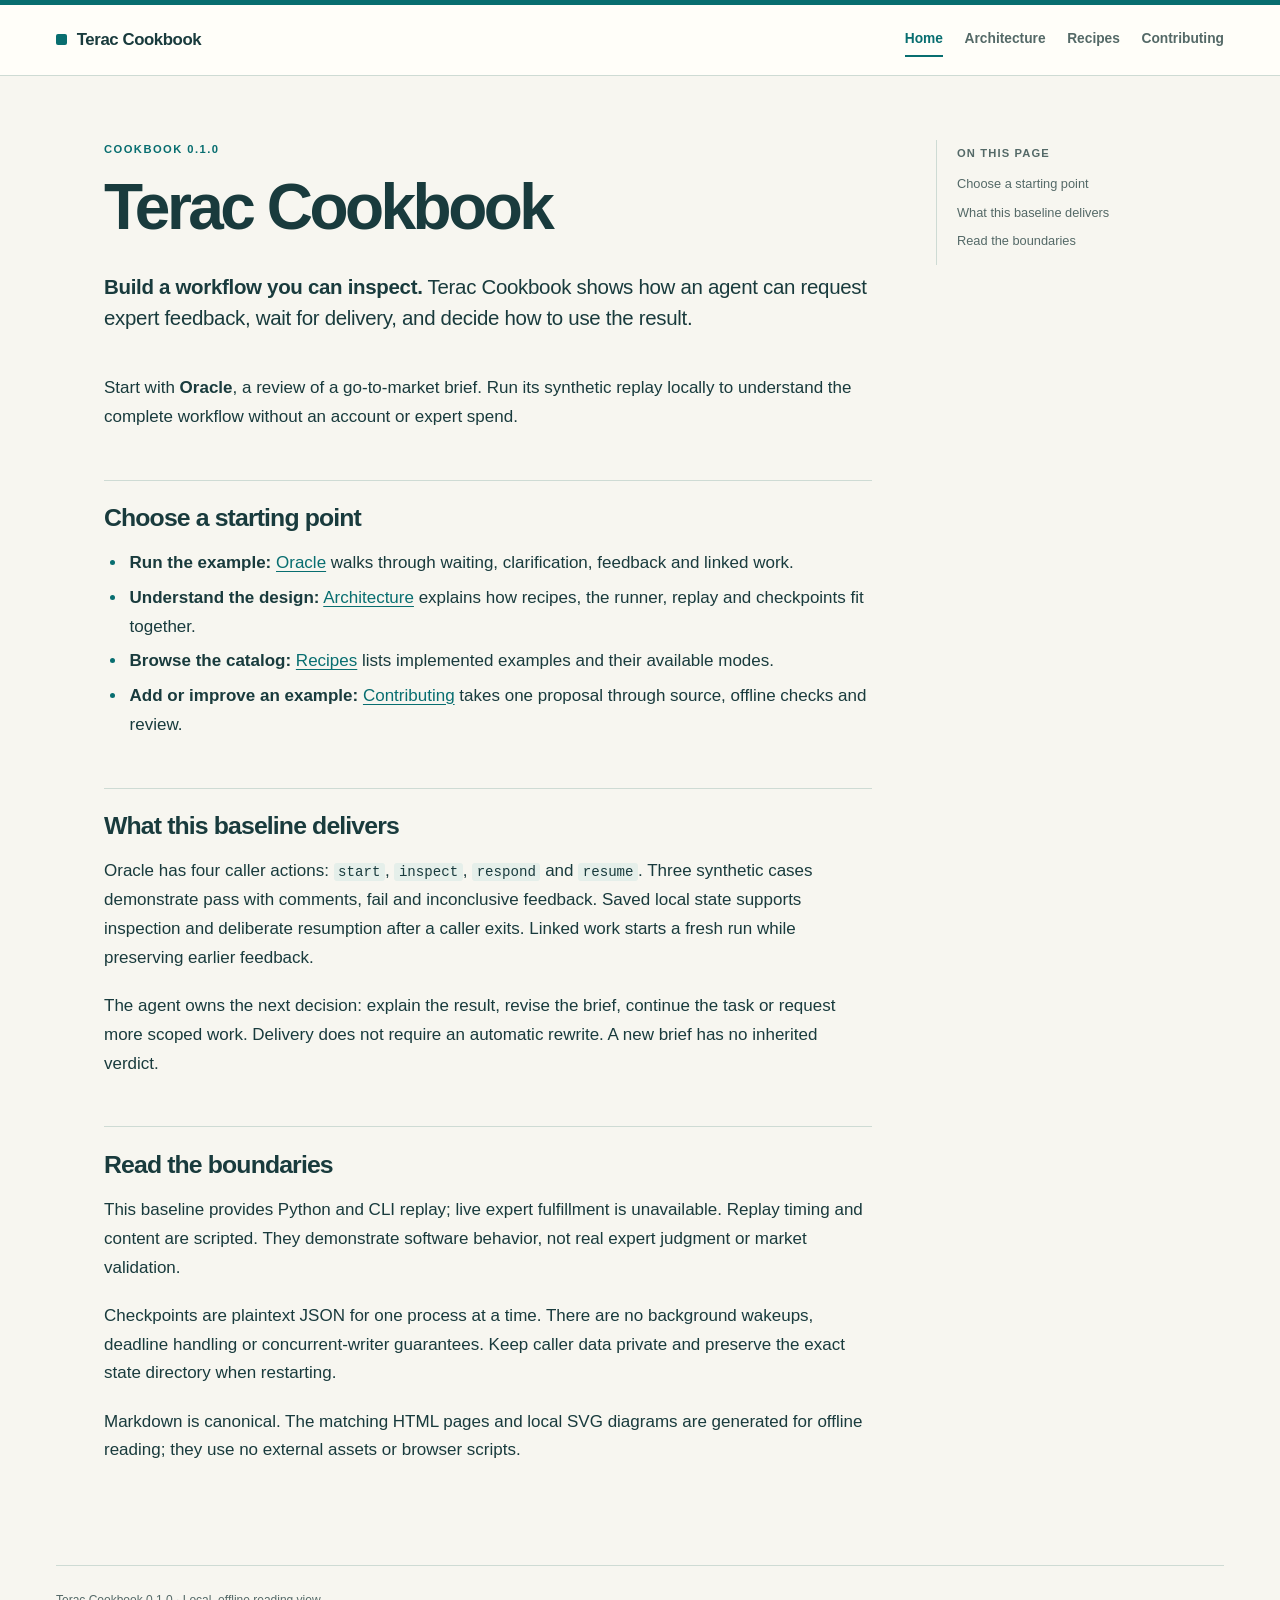
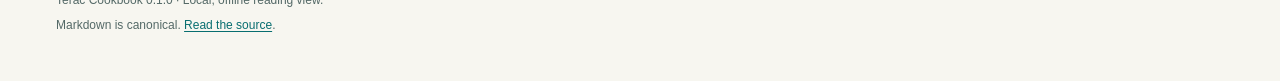
==== docs/index.html @ 11d66be0 "docs(agents): agent & contributing guidelines, architecture build(skeleton): main recipe, runner, or" ====
<!doctype html>
<html lang="en">
<head>
  <meta charset="utf-8">
  <meta name="viewport" content="width=device-width, initial-scale=1">
  <title>Terac Cookbook | Terac Cookbook</title>
  <link rel="stylesheet" href="assets/site.css">
</head>
<body>
<!-- source: docs/index.md; source-sha256: b63b4368beb88ec0d99c46f3130d73195d94f3fa1212eaf4b23bbdc5c1e3e021 -->
<a class="skip-link" href="#main">Skip to content</a>
<header class="site-header">
  <div class="header-inner">
    <a class="brand" href="index.html">Terac Cookbook</a>
    <nav class="site-nav" aria-label="Main navigation">
        <a href="index.html" aria-current="page">Home</a>
        <a href="architecture.html">Architecture</a>
        <a href="recipes/index.html">Recipes</a>
        <a href="contributing.html">Contributing</a>
    </nav>
  </div>
</header>
<main id="main" class="page-shell">
  <div class="page-layout">
    <article>
      <header class="page-header">
        <p class="eyebrow">Cookbook 0.1.0</p>
        <h1 id="terac-cookbook">Terac Cookbook</h1>
        <p class="lead"><strong>Build a workflow you can inspect.</strong> Terac Cookbook shows how an agent can request
expert feedback, wait for delivery, and decide how to use the result.</p>
      </header>
      <div class="content">
<p>Start with <strong>Oracle</strong>, a review of a go-to-market brief. Run its synthetic replay
locally to understand the complete workflow without an account or expert spend.</p>
<h2 id="choose-a-starting-point">Choose a starting point</h2>
<ul>
<li><strong>Run the example:</strong> <a href="recipes/oracle.html">Oracle</a> walks through waiting,
  clarification, feedback and linked work.</li>
<li><strong>Understand the design:</strong> <a href="architecture.html">Architecture</a> explains how recipes,
  the runner, replay and checkpoints fit together.</li>
<li><strong>Browse the catalog:</strong> <a href="recipes/index.html">Recipes</a> lists implemented examples
  and their available modes.</li>
<li><strong>Add or improve an example:</strong> <a href="contributing.html">Contributing</a> takes one
  proposal through source, offline checks and review.</li>
</ul>
<h2 id="what-this-baseline-delivers">What this baseline delivers</h2>
<p>Oracle has four caller actions: <code>start</code>, <code>inspect</code>, <code>respond</code> and <code>resume</code>.
Three synthetic cases demonstrate pass with comments, fail and inconclusive
feedback. Saved local state supports inspection and deliberate resumption after
a caller exits. Linked work starts a fresh run while preserving earlier feedback.</p>
<p>The agent owns the next decision: explain the result, revise the brief, continue
the task or request more scoped work. Delivery does not require an automatic
rewrite. A new brief has no inherited verdict.</p>
<h2 id="read-the-boundaries">Read the boundaries</h2>
<p>This baseline provides Python and CLI replay; live expert fulfillment is
unavailable. Replay timing and content are scripted. They demonstrate software
behavior, not real expert judgment or market validation.</p>
<p>Checkpoints are plaintext JSON for one process at a time. There are no background
wakeups, deadline handling or concurrent-writer guarantees. Keep caller data
private and preserve the exact state directory when restarting.</p>
<p>Markdown is canonical. The matching HTML pages and local SVG diagrams are
generated for offline reading; they use no external assets or browser scripts.</p>
      </div>
    </article>
    <nav class="toc" aria-label="On this page">
      <p class="toc-title">On this page</p>
<div>
<ul>
<li><a href="#choose-a-starting-point">Choose a starting point</a></li>
<li><a href="#what-this-baseline-delivers">What this baseline delivers</a></li>
<li><a href="#read-the-boundaries">Read the boundaries</a></li>
</ul>
</div>
    </nav>
  </div>
</main>
<footer class="site-footer">
  <p>Terac Cookbook 0.1.0 · Local, offline reading view.</p>
  <p class="source-note">Markdown is canonical. <a href="index.md">Read the source</a>.</p>
</footer>
</body>
</html>
---- docs/assets/site.css ----
/* Local, script-free reading views for the canonical Cookbook Markdown. */
:root {
  color-scheme: light;
  --paper: #f7f6f0;
  --surface: #fffef9;
  --ink: #193b3d;
  --muted: #546967;
  --teal: #086e70;
  --teal-dark: #07585a;
  --tint: #e5efea;
  --line: #cedbd4;
  --code: #143436;
  --code-text: #f0f5ed;
  --measure: 48rem;
  font-family: -apple-system, BlinkMacSystemFont, "Segoe UI", sans-serif;
  font-synthesis: none;
  text-rendering: optimizeLegibility;
  -webkit-font-smoothing: antialiased;
}

* { box-sizing: border-box; }
html { scroll-padding-top: 2rem; }
body {
  margin: 0;
  color: var(--ink);
  background: var(--paper);
  font-size: 17px;
  line-height: 1.7;
}

a { color: var(--teal); text-underline-offset: .18em; }
a:hover { color: var(--teal-dark); text-decoration-thickness: .12em; }
a:focus-visible, button:focus-visible {
  outline: 3px solid var(--teal);
  outline-offset: 5px;
  border-radius: 2px;
}
::selection { background: #c6e2d6; color: var(--ink); }

.skip-link {
  position: absolute;
  z-index: 10;
  top: .75rem;
  left: 1rem;
  padding: .5rem 1rem;
  background: var(--surface);
  transform: translateY(-200%);
}
.skip-link:focus { transform: translateY(0); }

body > header, .site-header {
  border-top: 5px solid var(--teal);
  border-bottom: 1px solid var(--line);
  background: var(--surface);
}
.header-inner, .site-header > div {
  max-width: 78rem;
  margin: auto;
  padding: 1.15rem 2.5rem;
  display: flex;
  align-items: center;
  justify-content: space-between;
  gap: 1.25rem;
}
.brand, .site-title {
  color: var(--ink);
  text-decoration: none;
  font-weight: 750;
  font-size: 1.05rem;
  letter-spacing: -.025em;
}
.brand::before, .site-title::before {
  content: "";
  display: inline-block;
  width: .7rem;
  height: .7rem;
  background: var(--teal);
  margin-right: .6rem;
  border-radius: 2px;
}
.site-nav, .site-header nav {
  display: flex;
  flex-wrap: wrap;
  gap: .3rem 1.35rem;
  font-size: .86rem;
  font-weight: 600;
}
.site-nav a, .site-header nav a {
  color: var(--muted);
  text-decoration: none;
  padding: .25rem 0;
  border-bottom: 2px solid transparent;
}
.site-nav a:hover, .site-header nav a:hover,
.site-nav a[aria-current="page"], .site-header nav a[aria-current="page"] {
  color: var(--teal);
  border-bottom-color: var(--teal);
}

main, .page-shell {
  max-width: 78rem;
  margin: 0 auto;
  padding: 4rem 2.5rem 5rem;
}
main > article, main > .content, .page-content {
  max-width: var(--measure);
  margin-inline: auto;
}
.page-layout {
  display: grid;
  grid-template-columns: minmax(0, var(--measure)) minmax(11rem, 15rem);
  justify-content: center;
  gap: 4rem;
}
.page-layout article, .page-layout .content { min-width: 0; }
.page-header { margin-bottom: 2.5rem; }
.eyebrow, .kicker {
  margin: 0 0 .65rem;
  color: var(--teal);
  text-transform: uppercase;
  letter-spacing: .13em;
  font-size: .7rem;
  font-weight: 750;
}
h1, h2, h3, h4 {
  color: var(--ink);
  line-height: 1.18;
  letter-spacing: -.035em;
  font-weight: 720;
}
h1 {
  margin: 0 0 1.6rem;
  max-width: 19ch;
  font-size: clamp(2.55rem, 5vw, 4.2rem);
  letter-spacing: -.055em;
}
h2 {
  margin: 3rem 0 1.05rem;
  padding-top: 1.4rem;
  border-top: 1px solid var(--line);
  font-size: 1.55rem;
}
h3 { margin: 2rem 0 .8rem; font-size: 1.15rem; }
h4 { margin: 1.5rem 0 .7rem; font-size: 1rem; }
p { margin: 0 0 1.2rem; }
strong { font-weight: 700; }
.lead, article > h1 + p, .content > h1 + p {
  color: var(--ink);
  font-size: 1.28rem;
  line-height: 1.55;
  letter-spacing: -.015em;
}
ul, ol { padding-left: 1.45rem; margin: 0 0 1.4rem; }
li { margin: .35rem 0; padding-left: .15rem; }
li > p { margin-bottom: .55rem; }
li::marker { color: var(--teal); }
hr { border: 0; border-top: 1px solid var(--line); margin: 2.5rem 0; }
blockquote {
  margin: 1.7rem 0;
  border-left: 3px solid var(--teal);
  padding: .8rem 1.25rem;
  color: var(--muted);
  background: var(--tint);
}
blockquote > :last-child { margin-bottom: 0; }

code, pre {
  font-family: "Cascadia Code", "SFMono-Regular", Consolas, monospace;
  font-variant-ligatures: none;
  font-size: .83em;
}
:not(pre) > code {
  padding: .1em .32em;
  color: var(--ink);
  background: var(--tint);
  border-radius: 3px;
  overflow-wrap: anywhere;
}
pre {
  margin: 1.35rem 0 1.65rem;
  padding: 1.3rem 1.45rem;
  overflow-x: auto;
  color: var(--code-text);
  background: var(--code);
  border-radius: 5px;
  line-height: 1.65;
  tab-size: 4;
}
pre code { font-size: 1em; padding: 0; background: transparent; color: inherit; }
.codehilite { margin: 0; }
.codehilite pre { margin-inline: 0; }
table {
  display: block;
  width: 100%;
  margin: 1.5rem 0 1.8rem;
  border-collapse: collapse;
  overflow-x: auto;
  font-size: .88rem;
  line-height: 1.5;
  text-align: left;
}
th, td {
  padding: .85rem 1rem .85rem 0;
  border-bottom: 1px solid var(--line);
  vertical-align: top;
}
th {
  color: var(--teal-dark);
  border-top: 2px solid var(--teal);
  font-weight: 700;
}
th:first-child, td:first-child { min-width: 10rem; }
th:last-child, td:last-child { padding-right: 0; }
table code { font-size: .85em; }

img, svg { max-width: 100%; height: auto; }
article img, .content img {
  display: block;
  width: 100%;
  margin: 2rem auto;
  background: var(--surface);
  border: 1px solid var(--line);
  border-radius: 5px;
}
figure { margin: 2rem 0; }
figcaption { color: var(--muted); font-size: .8rem; }
.toc {
  align-self: start;
  position: sticky;
  top: 2rem;
  padding: .3rem 0 .3rem 1.25rem;
  border-left: 1px solid var(--line);
  color: var(--muted);
  font-size: .8rem;
  line-height: 1.5;
}
.toc h2, .toc-title {
  margin: 0 0 .75rem;
  border: 0;
  padding: 0;
  font-size: .7rem;
  font-weight: 750;
  text-transform: uppercase;
  letter-spacing: .1em;
}
.toc ul { list-style: none; padding: 0; margin: 0; }
.toc ul ul { margin: .3rem 0 .6rem .8rem; }
.toc li { padding: 0; margin: .6rem 0; }
.toc a { text-decoration: none; color: var(--muted); }
.toc a:hover { color: var(--teal); text-decoration: underline; }
.source-note, .generated-note, .metadata {
  color: var(--muted);
  font-size: .75rem;
  line-height: 1.5;
}
body > footer, .site-footer {
  border-top: 1px solid var(--line);
  max-width: 73rem;
  margin: auto;
  padding: 1.5rem 0 2.5rem;
  color: var(--muted);
  font-size: .75rem;
}
.site-footer p { margin-bottom: .4rem; }

@media (max-width: 1000px) {
  .page-layout { grid-template-columns: minmax(0, var(--measure)); gap: 2rem; }
  .page-layout .toc { position: static; grid-row: 1; }
  .toc { position: static; }
}
@media (max-width: 640px) {
  body { font-size: 16px; }
  .header-inner, .site-header > div {
    align-items: start;
    flex-direction: column;
    padding: 1rem 1.25rem;
    gap: .7rem;
  }
  .site-nav, .site-header nav { gap: .3rem 1rem; font-size: .8rem; }
  main, .page-shell { padding: 2.5rem 1.25rem 3.5rem; }
  h1 { font-size: 2.65rem; }
  h2 { font-size: 1.35rem; margin-top: 2.5rem; }
  .lead, article > h1 + p, .content > h1 + p { font-size: 1.15rem; }
  pre { padding: 1rem; font-size: .76em; }
  table { font-size: .8rem; }
  th:first-child, td:first-child { min-width: 8rem; }
  body > footer, .site-footer { margin-inline: 1.25rem; }
}
@media (prefers-reduced-motion: reduce) {
  html { scroll-behavior: auto; }
}
@media print {
  body { background: white; color: black; font-size: 10pt; }
  .site-header, .site-nav, .toc, .skip-link { display: none; }
  main, .page-shell { padding: 0; max-width: none; }
  main > article, main > .content { max-width: none; }
  h1 { font-size: 28pt; }
  h2 { break-after: avoid; }
  pre, blockquote, img, tr { break-inside: avoid; }
  pre { white-space: pre-wrap; color: black; background: #f0f0f0; }
  a { color: inherit; }
  .site-footer { max-width: none; }
}
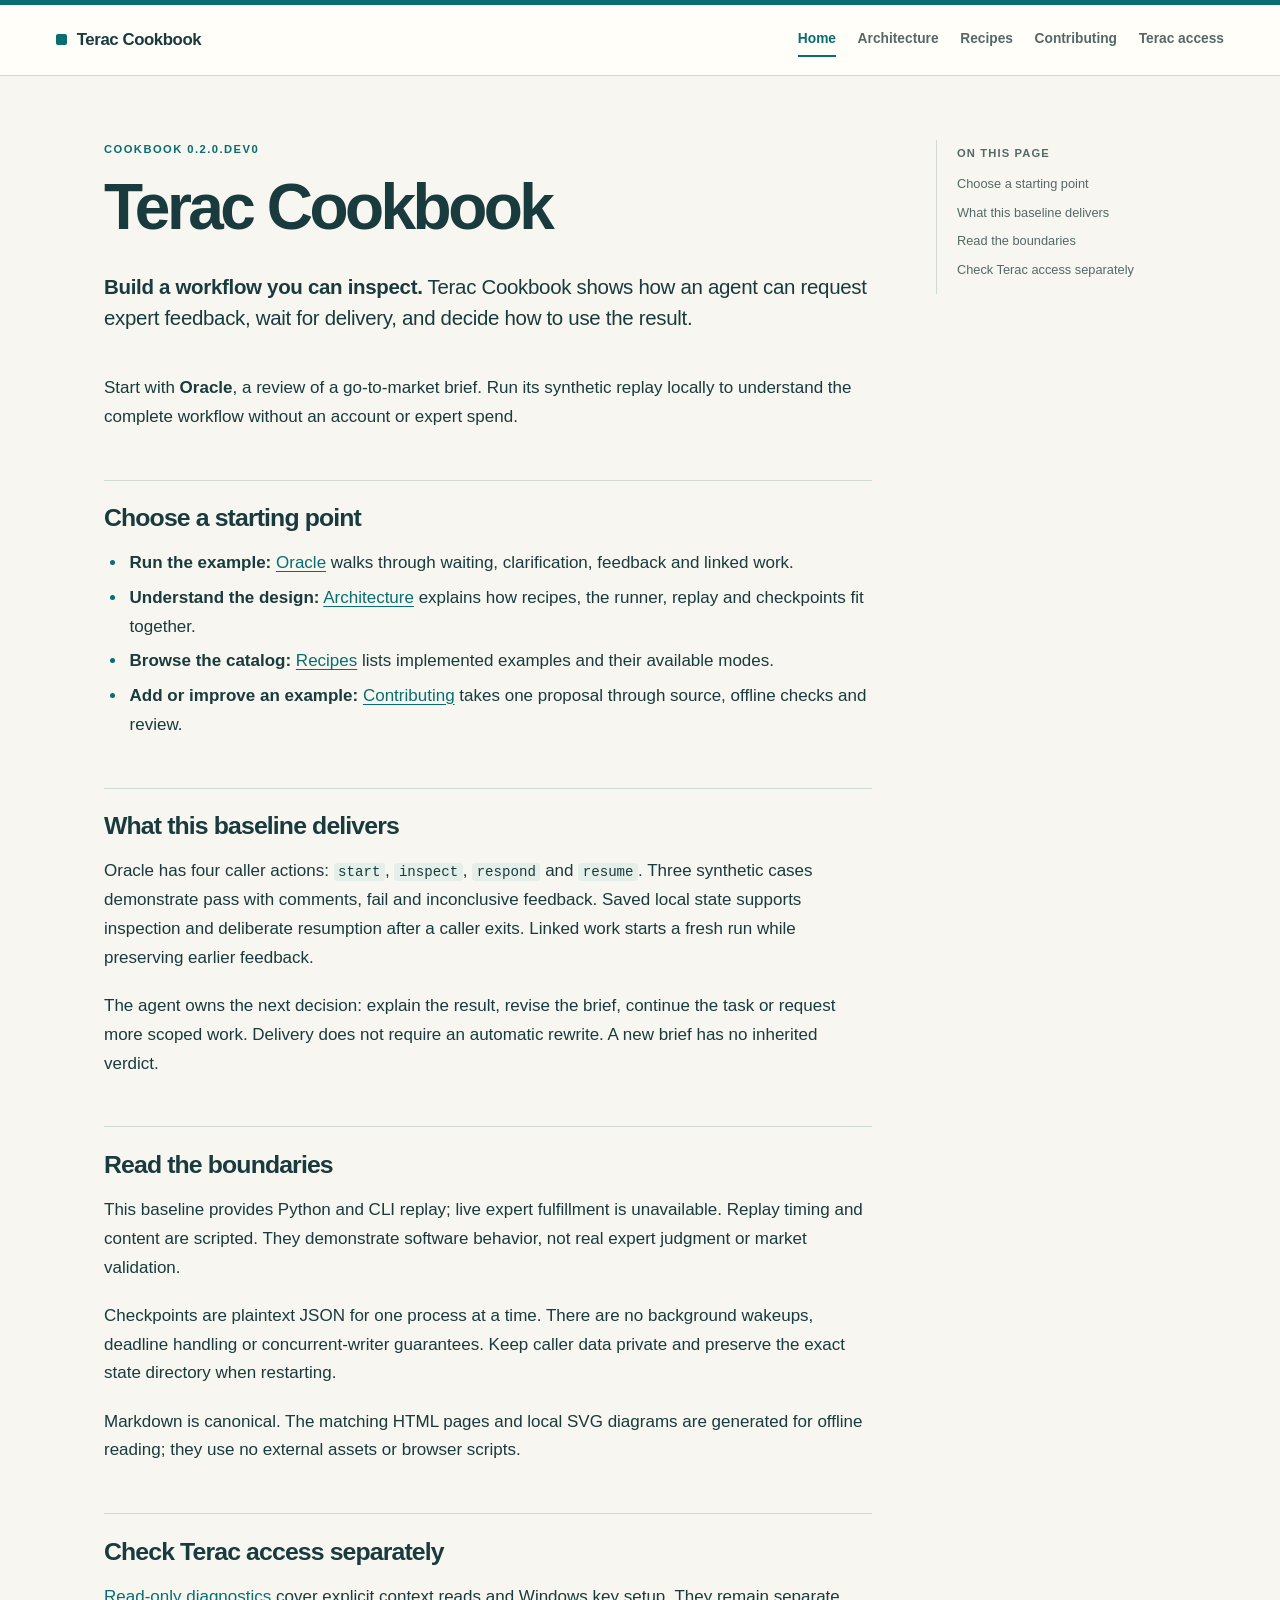
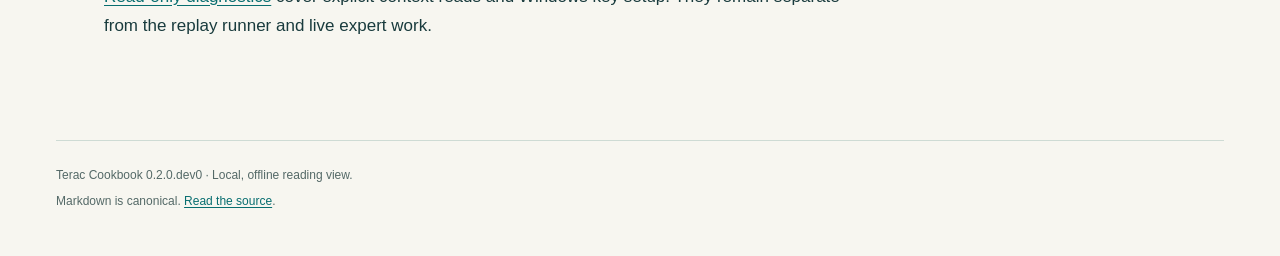
==== commit 50fb1643: "build(api): api key ingestion script, access test chore(docs): update docs" ====
--- a/docs/index.html
+++ b/docs/index.html
@@ -7,7 +7,7 @@
   <link rel="stylesheet" href="assets/site.css">
 </head>
 <body>
-<!-- source: docs/index.md; source-sha256: b63b4368beb88ec0d99c46f3130d73195d94f3fa1212eaf4b23bbdc5c1e3e021 -->
+<!-- source: docs/index.md; source-sha256: 12681cd9232f828ddd4a14c2609189a7b6372a9ed70f8efef566803ea08c1a2c -->
 <a class="skip-link" href="#main">Skip to content</a>
 <header class="site-header">
   <div class="header-inner">
@@ -17,6 +17,7 @@
         <a href="architecture.html">Architecture</a>
         <a href="recipes/index.html">Recipes</a>
         <a href="contributing.html">Contributing</a>
+        <a href="terac-access.html">Terac access</a>
     </nav>
   </div>
 </header>
@@ -24,7 +25,7 @@
   <div class="page-layout">
     <article>
       <header class="page-header">
-        <p class="eyebrow">Cookbook 0.1.0</p>
+        <p class="eyebrow">Cookbook 0.2.0.dev0</p>
         <h1 id="terac-cookbook">Terac Cookbook</h1>
         <p class="lead"><strong>Build a workflow you can inspect.</strong> Terac Cookbook shows how an agent can request
 expert feedback, wait for delivery, and decide how to use the result.</p>
@@ -60,6 +61,9 @@
 private and preserve the exact state directory when restarting.</p>
 <p>Markdown is canonical. The matching HTML pages and local SVG diagrams are
 generated for offline reading; they use no external assets or browser scripts.</p>
+<h2 id="check-terac-access-separately">Check Terac access separately</h2>
+<p><a href="terac-access.html">Read-only diagnostics</a> cover explicit context reads and Windows
+key setup. They remain separate from the replay runner and live expert work.</p>
       </div>
     </article>
     <nav class="toc" aria-label="On this page">
@@ -69,13 +73,14 @@
 <li><a href="#choose-a-starting-point">Choose a starting point</a></li>
 <li><a href="#what-this-baseline-delivers">What this baseline delivers</a></li>
 <li><a href="#read-the-boundaries">Read the boundaries</a></li>
+<li><a href="#check-terac-access-separately">Check Terac access separately</a></li>
 </ul>
 </div>
     </nav>
   </div>
 </main>
 <footer class="site-footer">
-  <p>Terac Cookbook 0.1.0 · Local, offline reading view.</p>
+  <p>Terac Cookbook 0.2.0.dev0 · Local, offline reading view.</p>
   <p class="source-note">Markdown is canonical. <a href="index.md">Read the source</a>.</p>
 </footer>
 </body>
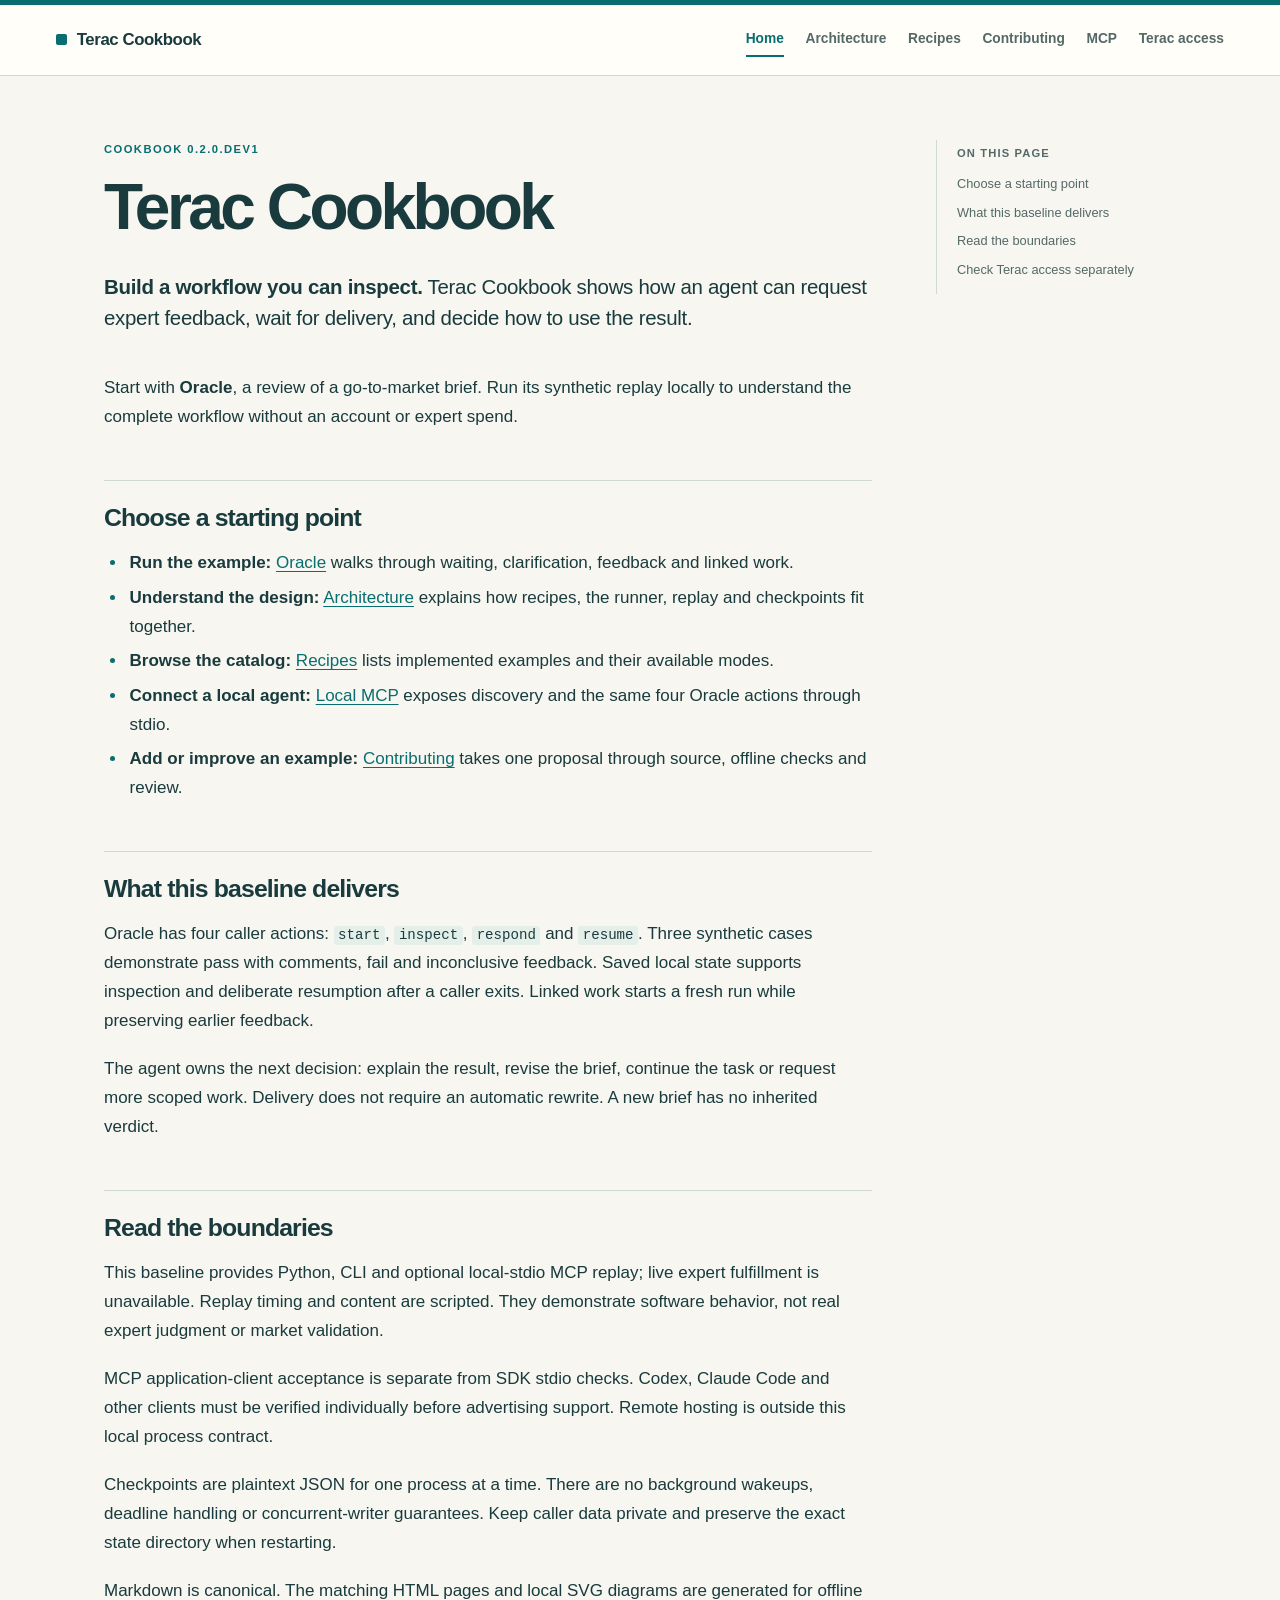
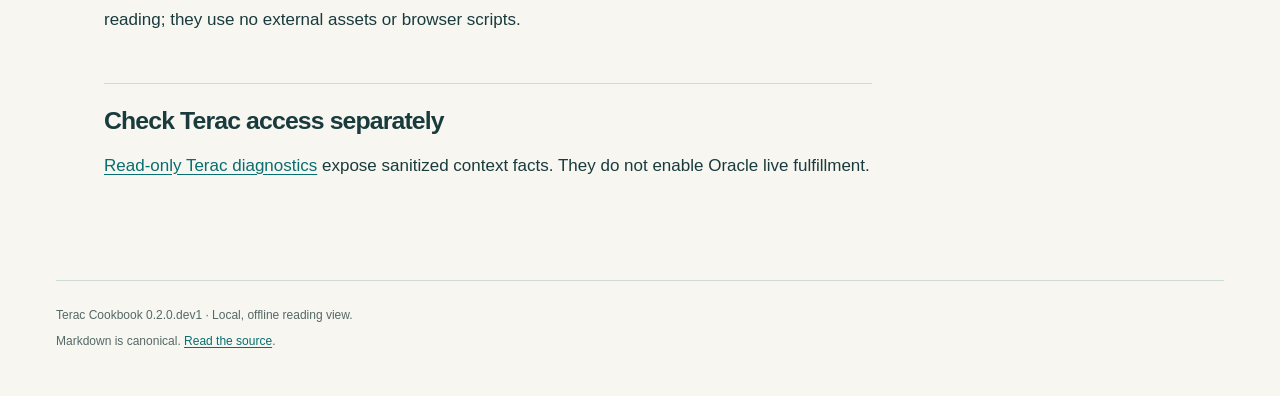
==== commit 0e65b9fa: "feat(mcp): Cookbook MCP with oracle and recipe list tools exposed chore(docs): update docs" ====
--- a/docs/index.html
+++ b/docs/index.html
@@ -7,7 +7,7 @@
   <link rel="stylesheet" href="assets/site.css">
 </head>
 <body>
-<!-- source: docs/index.md; source-sha256: 12681cd9232f828ddd4a14c2609189a7b6372a9ed70f8efef566803ea08c1a2c -->
+<!-- source: docs/index.md; source-sha256: f8061996531ac2684ab63bb147b1480afe90b62cd9c2190bc91959b0ec2d94c4 -->
 <a class="skip-link" href="#main">Skip to content</a>
 <header class="site-header">
   <div class="header-inner">
@@ -17,6 +17,7 @@
         <a href="architecture.html">Architecture</a>
         <a href="recipes/index.html">Recipes</a>
         <a href="contributing.html">Contributing</a>
+        <a href="mcp.html">MCP</a>
         <a href="terac-access.html">Terac access</a>
     </nav>
   </div>
@@ -25,7 +26,7 @@
   <div class="page-layout">
     <article>
       <header class="page-header">
-        <p class="eyebrow">Cookbook 0.2.0.dev0</p>
+        <p class="eyebrow">Cookbook 0.2.0.dev1</p>
         <h1 id="terac-cookbook">Terac Cookbook</h1>
         <p class="lead"><strong>Build a workflow you can inspect.</strong> Terac Cookbook shows how an agent can request
 expert feedback, wait for delivery, and decide how to use the result.</p>
@@ -41,6 +42,8 @@
   the runner, replay and checkpoints fit together.</li>
 <li><strong>Browse the catalog:</strong> <a href="recipes/index.html">Recipes</a> lists implemented examples
   and their available modes.</li>
+<li><strong>Connect a local agent:</strong> <a href="mcp.html">Local MCP</a> exposes discovery and the same
+  four Oracle actions through stdio.</li>
 <li><strong>Add or improve an example:</strong> <a href="contributing.html">Contributing</a> takes one
   proposal through source, offline checks and review.</li>
 </ul>
@@ -53,17 +56,20 @@
 the task or request more scoped work. Delivery does not require an automatic
 rewrite. A new brief has no inherited verdict.</p>
 <h2 id="read-the-boundaries">Read the boundaries</h2>
-<p>This baseline provides Python and CLI replay; live expert fulfillment is
-unavailable. Replay timing and content are scripted. They demonstrate software
+<p>This baseline provides Python, CLI and optional local-stdio MCP replay; live
+expert fulfillment is unavailable. Replay timing and content are scripted. They demonstrate software
 behavior, not real expert judgment or market validation.</p>
+<p>MCP application-client acceptance is separate from SDK stdio checks. Codex,
+Claude Code and other clients must be verified individually before advertising
+support. Remote hosting is outside this local process contract.</p>
 <p>Checkpoints are plaintext JSON for one process at a time. There are no background
 wakeups, deadline handling or concurrent-writer guarantees. Keep caller data
 private and preserve the exact state directory when restarting.</p>
 <p>Markdown is canonical. The matching HTML pages and local SVG diagrams are
 generated for offline reading; they use no external assets or browser scripts.</p>
 <h2 id="check-terac-access-separately">Check Terac access separately</h2>
-<p><a href="terac-access.html">Read-only diagnostics</a> cover explicit context reads and Windows
-key setup. They remain separate from the replay runner and live expert work.</p>
+<p><a href="terac-access.html">Read-only Terac diagnostics</a> expose sanitized context facts.
+They do not enable Oracle live fulfillment.</p>
       </div>
     </article>
     <nav class="toc" aria-label="On this page">
@@ -80,7 +86,7 @@
   </div>
 </main>
 <footer class="site-footer">
-  <p>Terac Cookbook 0.2.0.dev0 · Local, offline reading view.</p>
+  <p>Terac Cookbook 0.2.0.dev1 · Local, offline reading view.</p>
   <p class="source-note">Markdown is canonical. <a href="index.md">Read the source</a>.</p>
 </footer>
 </body>
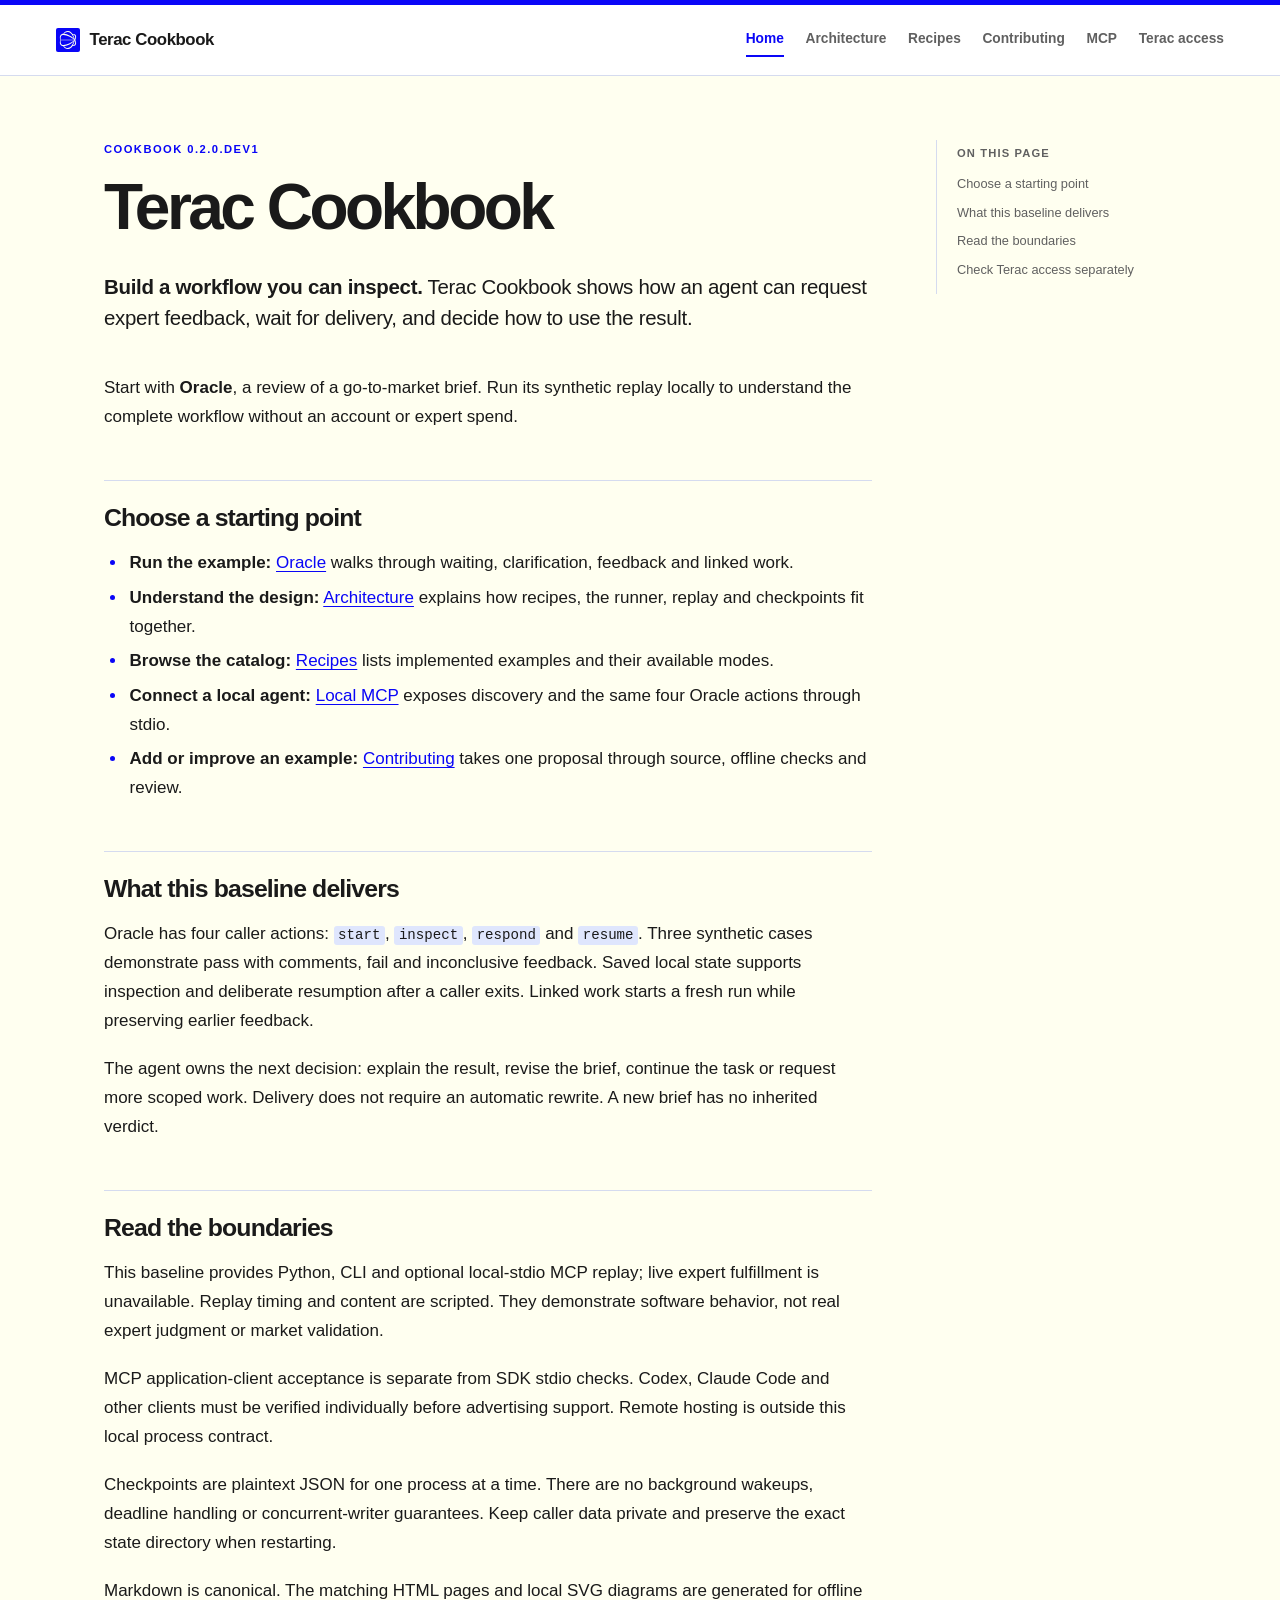
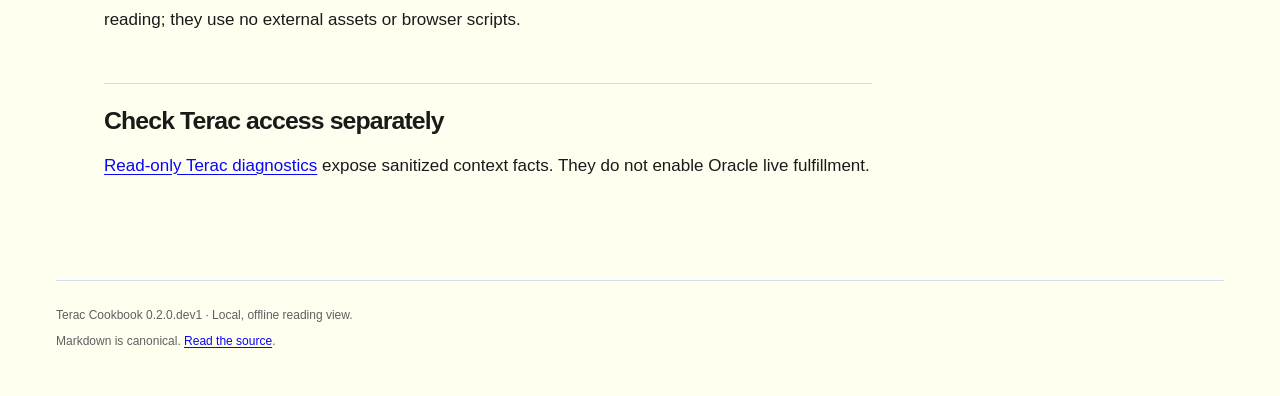
==== commit 61c4a308: "docs(theme): improve theme to match Terac" ====
--- a/docs/index.html
+++ b/docs/index.html
@@ -11,7 +11,9 @@
 <a class="skip-link" href="#main">Skip to content</a>
 <header class="site-header">
   <div class="header-inner">
-    <a class="brand" href="index.html">Terac Cookbook</a>
+    <a class="brand" href="index.html">
+      <img class="brand-mark" src="assets/terac-icon.svg" width="24" height="24" alt="">Terac Cookbook
+    </a>
     <nav class="site-nav" aria-label="Main navigation">
         <a href="index.html" aria-current="page">Home</a>
         <a href="architecture.html">Architecture</a>
--- a/docs/assets/site.css
+++ b/docs/assets/site.css
@@ -1,14 +1,14 @@
 /* Local, script-free reading views for the canonical Cookbook Markdown. */
 :root {
   color-scheme: light;
-  --paper: #f7f6f0;
-  --surface: #fffef9;
-  --ink: #193b3d;
-  --muted: #546967;
-  --teal: #086e70;
-  --teal-dark: #07585a;
-  --tint: #e5efea;
-  --line: #cedbd4;
+  --paper: #FFFFF0;
+  --surface: #FFFFFF;
+  --ink: #1A1A1A;
+  --muted: #606060;
+  --teal: #0A06F7;
+  --teal-dark: #0006B7;
+  --tint: #DFE6FD;
+  --line: #d5dbef;
   --code: #143436;
   --code-text: #f0f5ed;
   --measure: 48rem;
@@ -35,7 +35,7 @@
   outline-offset: 5px;
   border-radius: 2px;
 }
-::selection { background: #c6e2d6; color: var(--ink); }
+::selection { background: var(--tint); color: var(--ink); }
 
 .skip-link {
   position: absolute;
@@ -69,13 +69,17 @@
   font-size: 1.05rem;
   letter-spacing: -.025em;
 }
-.brand::before, .site-title::before {
-  content: "";
-  display: inline-block;
-  width: .7rem;
-  height: .7rem;
+.brand {
+  display: inline-flex;
+  align-items: center;
+  gap: .6rem;
+}
+.brand-mark {
+  width: 24px;
+  height: 24px;
+  padding: 3px;
+  flex: none;
   background: var(--teal);
-  margin-right: .6rem;
   border-radius: 2px;
 }
 .site-nav, .site-header nav {
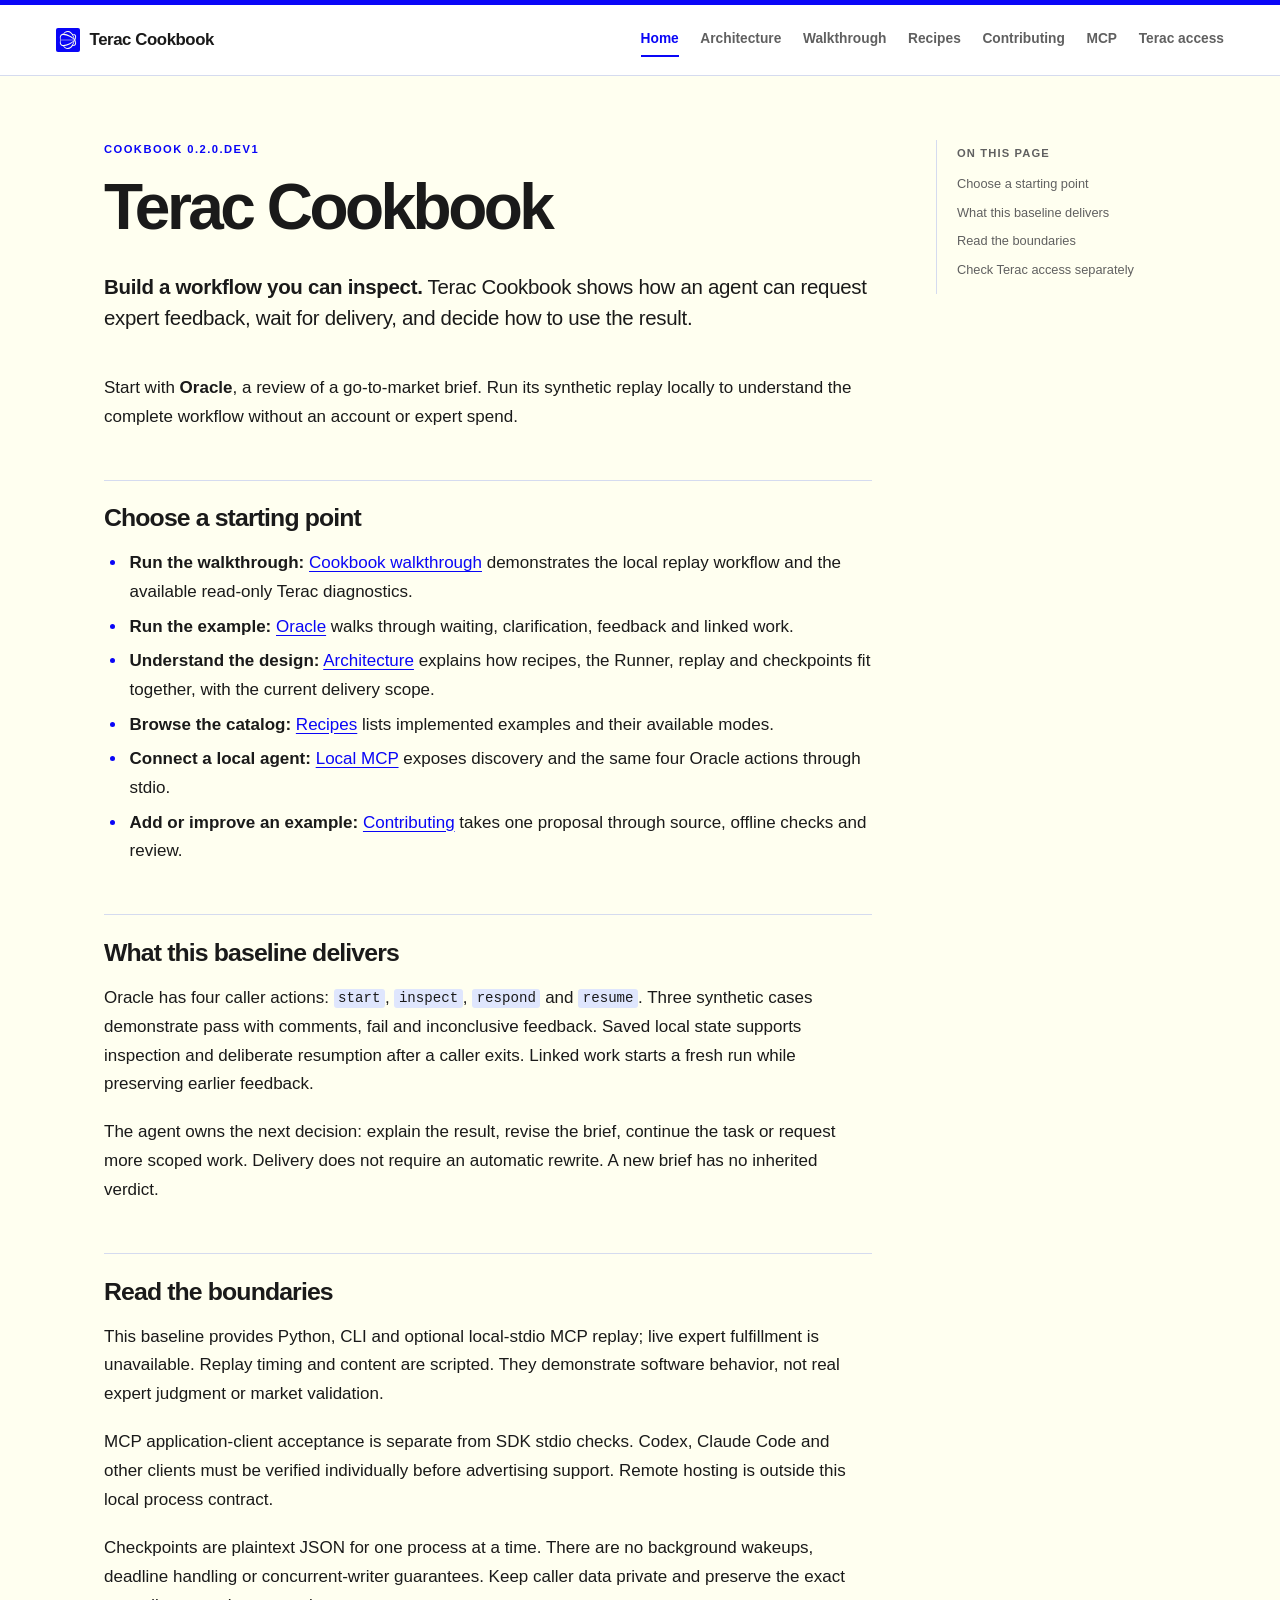
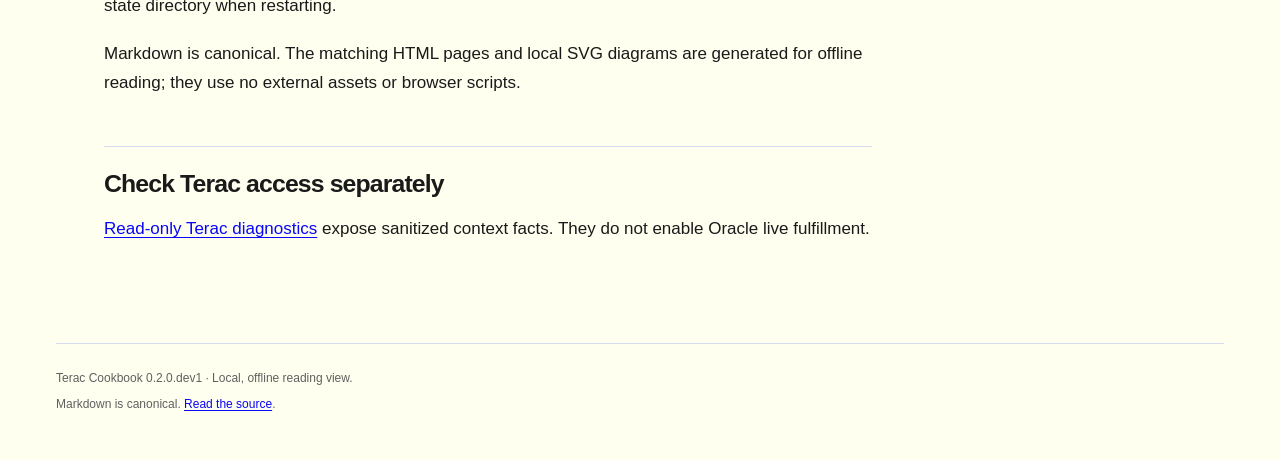
==== commit b6f69bf9: "feat(mcp): multi-recipe setup, per recipe tools" ====
--- a/docs/index.html
+++ b/docs/index.html
@@ -7,7 +7,7 @@
   <link rel="stylesheet" href="assets/site.css">
 </head>
 <body>
-<!-- source: docs/index.md; source-sha256: f8061996531ac2684ab63bb147b1480afe90b62cd9c2190bc91959b0ec2d94c4 -->
+<!-- source: docs/index.md; source-sha256: 7dede2f42ad568ce52f0cf9a7d8d1e822822212306a5913ea08f125ed107f695 -->
 <a class="skip-link" href="#main">Skip to content</a>
 <header class="site-header">
   <div class="header-inner">
@@ -17,6 +17,7 @@
     <nav class="site-nav" aria-label="Main navigation">
         <a href="index.html" aria-current="page">Home</a>
         <a href="architecture.html">Architecture</a>
+        <a href="walkthrough.html">Walkthrough</a>
         <a href="recipes/index.html">Recipes</a>
         <a href="contributing.html">Contributing</a>
         <a href="mcp.html">MCP</a>
@@ -38,10 +39,12 @@
 locally to understand the complete workflow without an account or expert spend.</p>
 <h2 id="choose-a-starting-point">Choose a starting point</h2>
 <ul>
+<li><strong>Run the walkthrough:</strong> <a href="walkthrough.html">Cookbook walkthrough</a> demonstrates the
+  local replay workflow and the available read-only Terac diagnostics.</li>
 <li><strong>Run the example:</strong> <a href="recipes/oracle.html">Oracle</a> walks through waiting,
   clarification, feedback and linked work.</li>
 <li><strong>Understand the design:</strong> <a href="architecture.html">Architecture</a> explains how recipes,
-  the runner, replay and checkpoints fit together.</li>
+  the Runner, replay and checkpoints fit together, with the current delivery scope.</li>
 <li><strong>Browse the catalog:</strong> <a href="recipes/index.html">Recipes</a> lists implemented examples
   and their available modes.</li>
 <li><strong>Connect a local agent:</strong> <a href="mcp.html">Local MCP</a> exposes discovery and the same
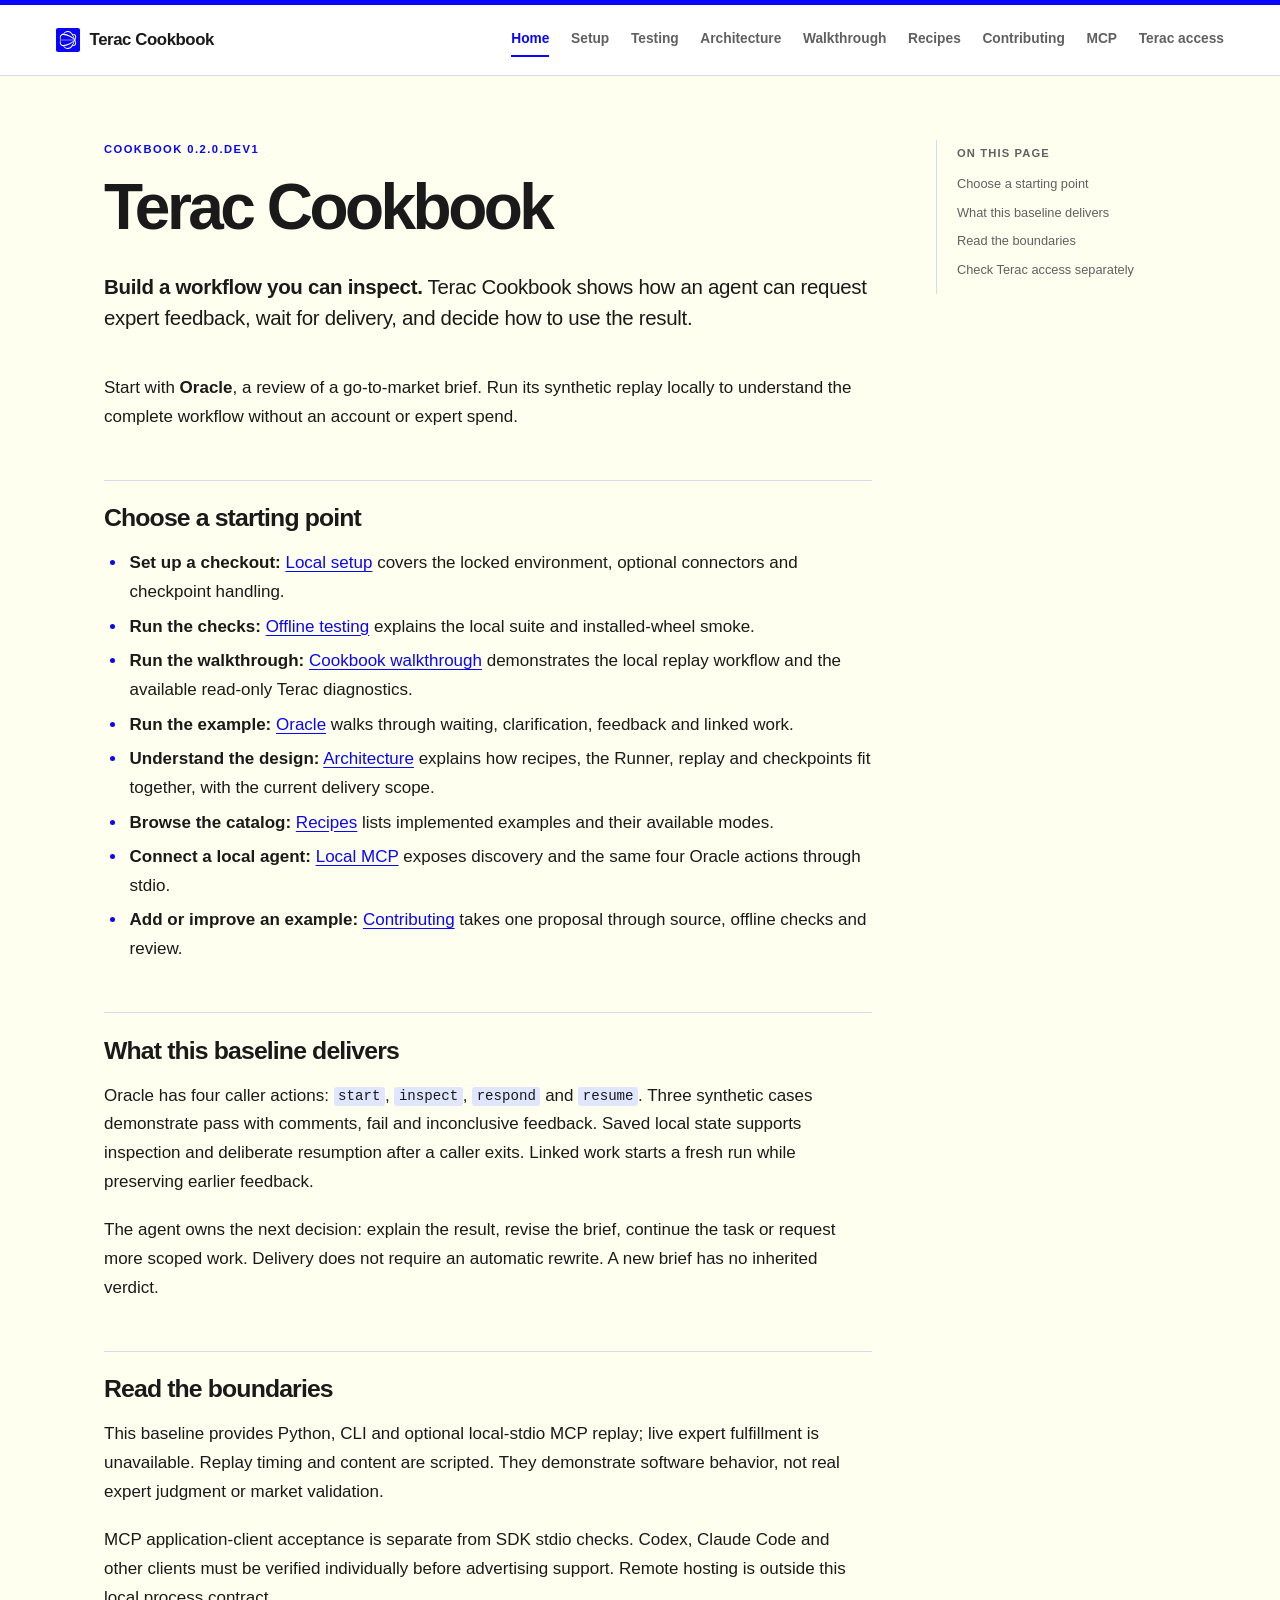
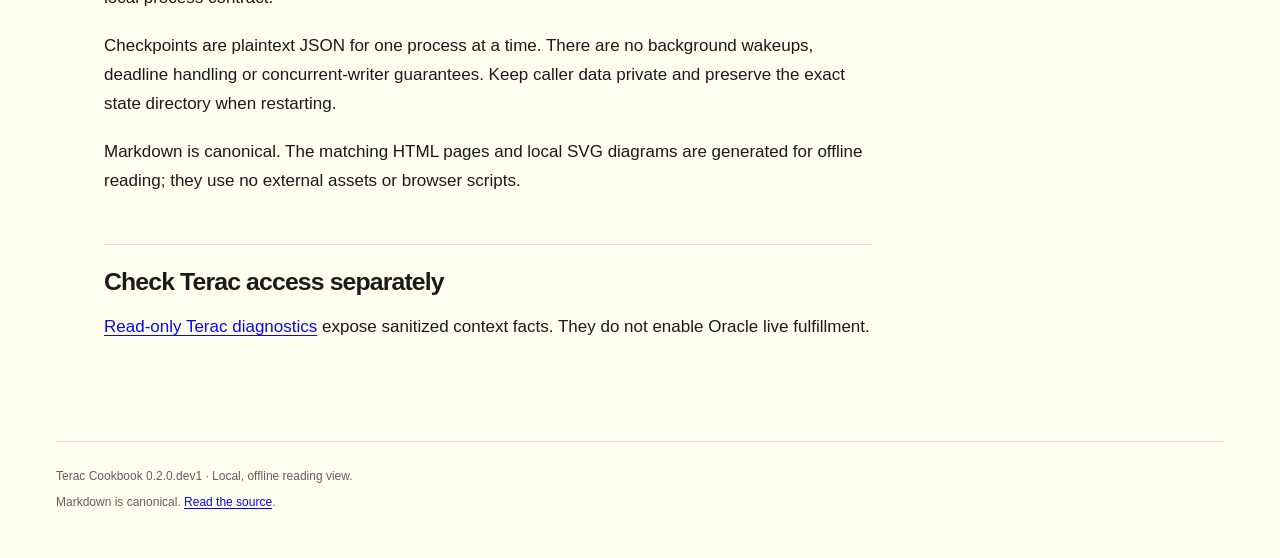
==== commit 2cc0f70c: "build(wheel): install wheel for windows and macos" ====
--- a/docs/index.html
+++ b/docs/index.html
@@ -7,7 +7,7 @@
   <link rel="stylesheet" href="assets/site.css">
 </head>
 <body>
-<!-- source: docs/index.md; source-sha256: 7dede2f42ad568ce52f0cf9a7d8d1e822822212306a5913ea08f125ed107f695 -->
+<!-- source: docs/index.md; source-sha256: 1488f6de4a2e042939822ce2ceda889422e082f4bf226a072168c39e0b866c7e -->
 <a class="skip-link" href="#main">Skip to content</a>
 <header class="site-header">
   <div class="header-inner">
@@ -16,6 +16,8 @@
     </a>
     <nav class="site-nav" aria-label="Main navigation">
         <a href="index.html" aria-current="page">Home</a>
+        <a href="setup.html">Setup</a>
+        <a href="testing.html">Testing</a>
         <a href="architecture.html">Architecture</a>
         <a href="walkthrough.html">Walkthrough</a>
         <a href="recipes/index.html">Recipes</a>
@@ -39,6 +41,10 @@
 locally to understand the complete workflow without an account or expert spend.</p>
 <h2 id="choose-a-starting-point">Choose a starting point</h2>
 <ul>
+<li><strong>Set up a checkout:</strong> <a href="setup.html">Local setup</a> covers the locked environment,
+  optional connectors and checkpoint handling.</li>
+<li><strong>Run the checks:</strong> <a href="testing.html">Offline testing</a> explains the local suite and
+  installed-wheel smoke.</li>
 <li><strong>Run the walkthrough:</strong> <a href="walkthrough.html">Cookbook walkthrough</a> demonstrates the
   local replay workflow and the available read-only Terac diagnostics.</li>
 <li><strong>Run the example:</strong> <a href="recipes/oracle.html">Oracle</a> walks through waiting,
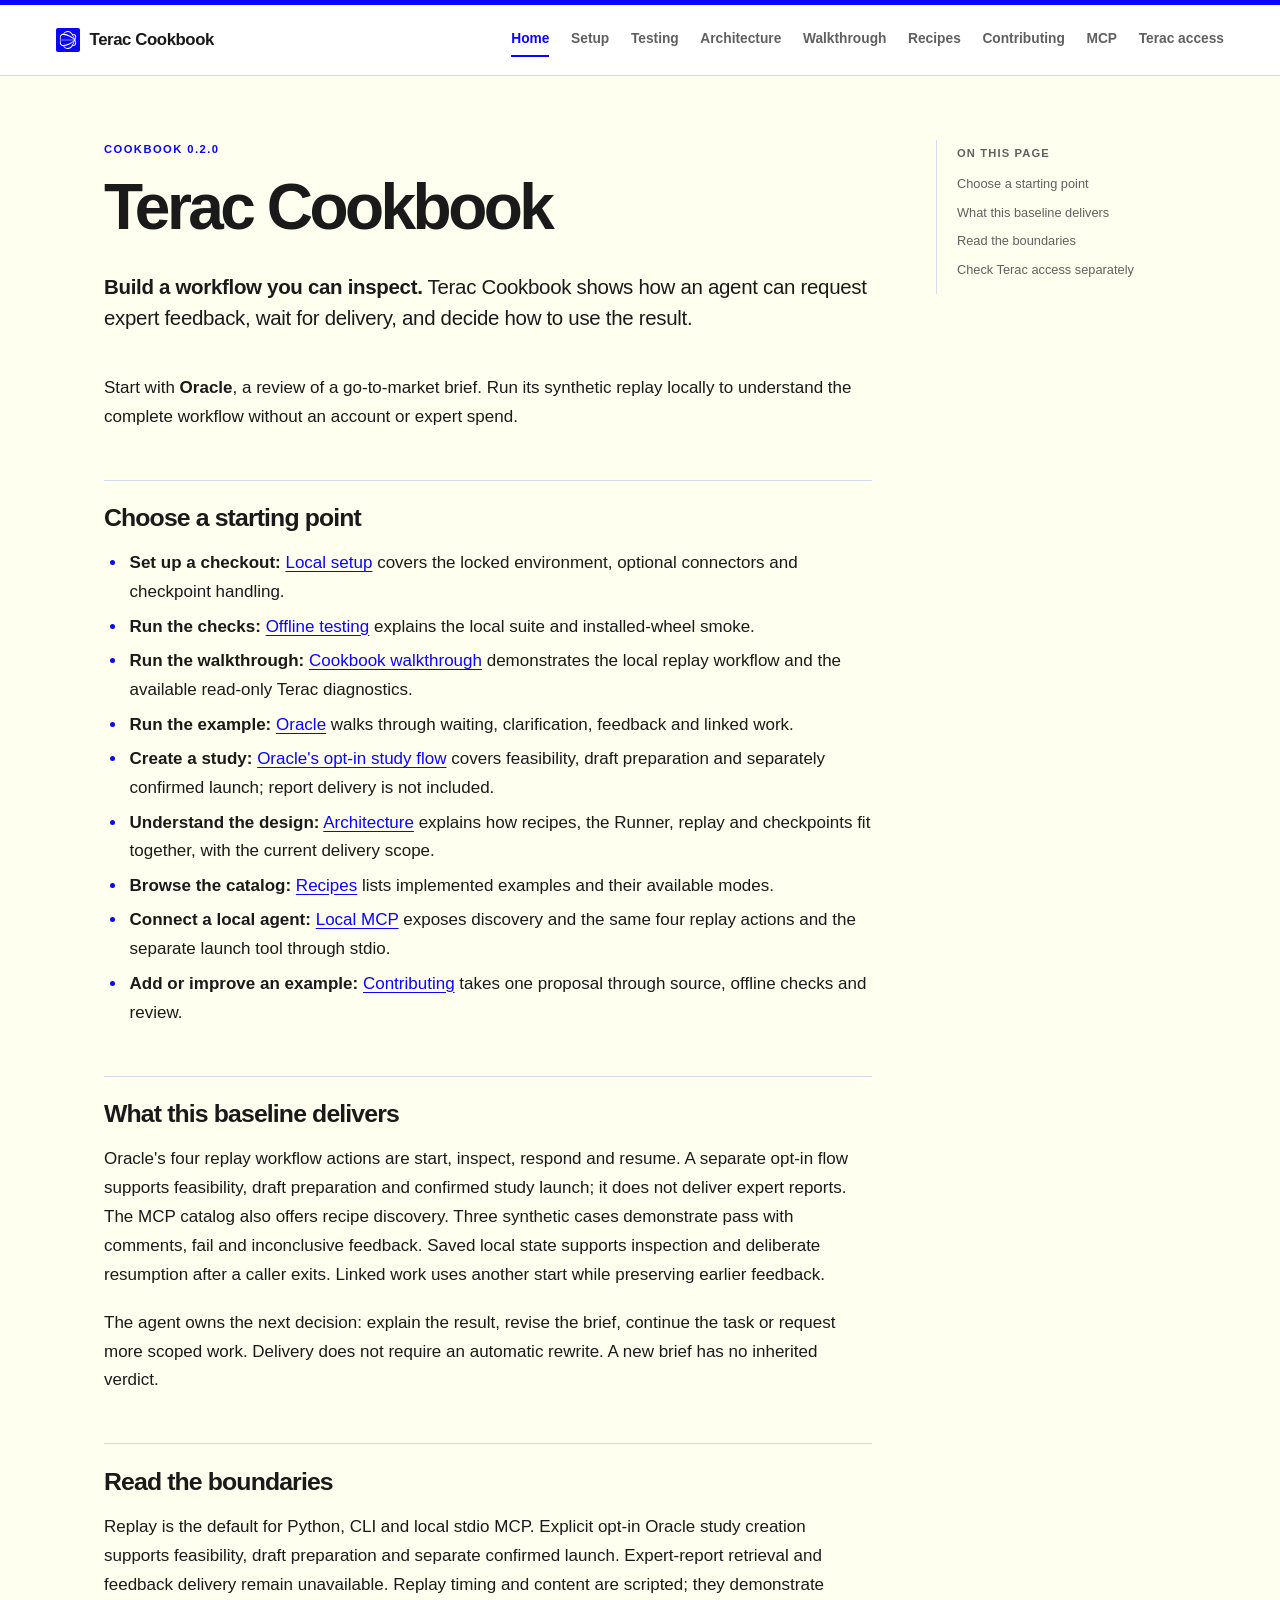
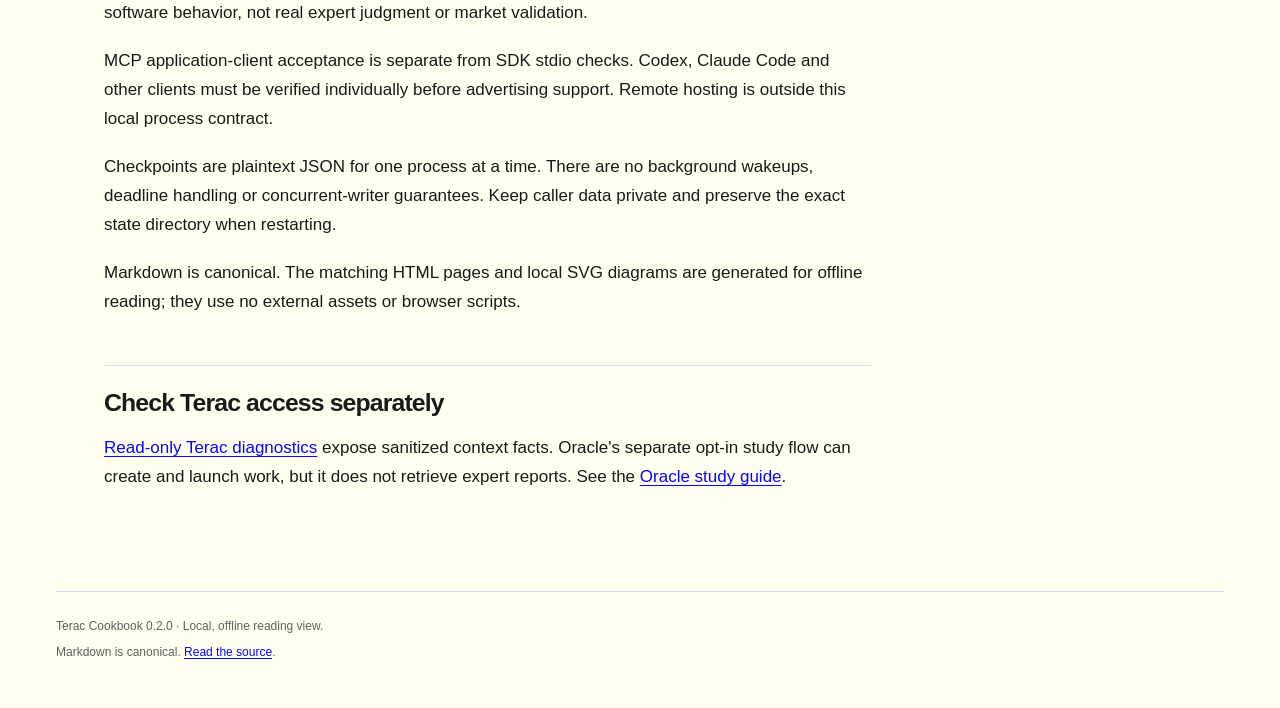
==== commit e45620b3: "feat(studies): publish studies through Terac REST feat(oracle): study publish seams  chore(docs): up" ====
--- a/docs/index.html
+++ b/docs/index.html
@@ -7,7 +7,7 @@
   <link rel="stylesheet" href="assets/site.css">
 </head>
 <body>
-<!-- source: docs/index.md; source-sha256: 1488f6de4a2e042939822ce2ceda889422e082f4bf226a072168c39e0b866c7e -->
+<!-- source: docs/index.md; source-sha256: 2dc055acf96d963556dddf957bbdd471eb740e70c2a78e192ad92a0c0f252b92 -->
 <a class="skip-link" href="#main">Skip to content</a>
 <header class="site-header">
   <div class="header-inner">
@@ -31,7 +31,7 @@
   <div class="page-layout">
     <article>
       <header class="page-header">
-        <p class="eyebrow">Cookbook 0.2.0.dev1</p>
+        <p class="eyebrow">Cookbook 0.2.0</p>
         <h1 id="terac-cookbook">Terac Cookbook</h1>
         <p class="lead"><strong>Build a workflow you can inspect.</strong> Terac Cookbook shows how an agent can request
 expert feedback, wait for delivery, and decide how to use the result.</p>
@@ -49,27 +49,35 @@
   local replay workflow and the available read-only Terac diagnostics.</li>
 <li><strong>Run the example:</strong> <a href="recipes/oracle.html">Oracle</a> walks through waiting,
   clarification, feedback and linked work.</li>
+<li><strong>Create a study:</strong> <a href="recipes/oracle.html#explicit-study-creation-and-launch">Oracle's opt-in study flow</a>
+  covers feasibility, draft preparation and separately confirmed launch; report
+  delivery is not included.</li>
 <li><strong>Understand the design:</strong> <a href="architecture.html">Architecture</a> explains how recipes,
   the Runner, replay and checkpoints fit together, with the current delivery scope.</li>
 <li><strong>Browse the catalog:</strong> <a href="recipes/index.html">Recipes</a> lists implemented examples
   and their available modes.</li>
 <li><strong>Connect a local agent:</strong> <a href="mcp.html">Local MCP</a> exposes discovery and the same
-  four Oracle actions through stdio.</li>
+  four replay actions and the separate launch tool through stdio.</li>
 <li><strong>Add or improve an example:</strong> <a href="contributing.html">Contributing</a> takes one
   proposal through source, offline checks and review.</li>
 </ul>
 <h2 id="what-this-baseline-delivers">What this baseline delivers</h2>
-<p>Oracle has four caller actions: <code>start</code>, <code>inspect</code>, <code>respond</code> and <code>resume</code>.
-Three synthetic cases demonstrate pass with comments, fail and inconclusive
-feedback. Saved local state supports inspection and deliberate resumption after
-a caller exits. Linked work starts a fresh run while preserving earlier feedback.</p>
+<p>Oracle's four replay workflow actions are start, inspect, respond and resume.
+A separate opt-in flow supports feasibility, draft preparation and confirmed
+study launch; it does not deliver expert reports. The MCP catalog also offers
+recipe discovery. Three synthetic cases demonstrate pass with comments, fail
+and inconclusive feedback. Saved local state supports inspection and deliberate
+resumption after a caller exits. Linked work uses another start while preserving
+earlier feedback.</p>
 <p>The agent owns the next decision: explain the result, revise the brief, continue
 the task or request more scoped work. Delivery does not require an automatic
 rewrite. A new brief has no inherited verdict.</p>
 <h2 id="read-the-boundaries">Read the boundaries</h2>
-<p>This baseline provides Python, CLI and optional local-stdio MCP replay; live
-expert fulfillment is unavailable. Replay timing and content are scripted. They demonstrate software
-behavior, not real expert judgment or market validation.</p>
+<p>Replay is the default for Python, CLI and local stdio MCP. Explicit opt-in Oracle
+study creation supports feasibility, draft preparation and separate confirmed
+launch. Expert-report retrieval and feedback delivery remain unavailable. Replay
+timing and content are scripted; they demonstrate software behavior, not real
+expert judgment or market validation.</p>
 <p>MCP application-client acceptance is separate from SDK stdio checks. Codex,
 Claude Code and other clients must be verified individually before advertising
 support. Remote hosting is outside this local process contract.</p>
@@ -80,7 +88,9 @@
 generated for offline reading; they use no external assets or browser scripts.</p>
 <h2 id="check-terac-access-separately">Check Terac access separately</h2>
 <p><a href="terac-access.html">Read-only Terac diagnostics</a> expose sanitized context facts.
-They do not enable Oracle live fulfillment.</p>
+Oracle's separate opt-in study flow can create and launch work, but it does not
+retrieve expert reports. See the
+<a href="recipes/oracle.html#explicit-study-creation-and-launch">Oracle study guide</a>.</p>
       </div>
     </article>
     <nav class="toc" aria-label="On this page">
@@ -97,7 +107,7 @@
   </div>
 </main>
 <footer class="site-footer">
-  <p>Terac Cookbook 0.2.0.dev1 · Local, offline reading view.</p>
+  <p>Terac Cookbook 0.2.0 · Local, offline reading view.</p>
   <p class="source-note">Markdown is canonical. <a href="index.md">Read the source</a>.</p>
 </footer>
 </body>
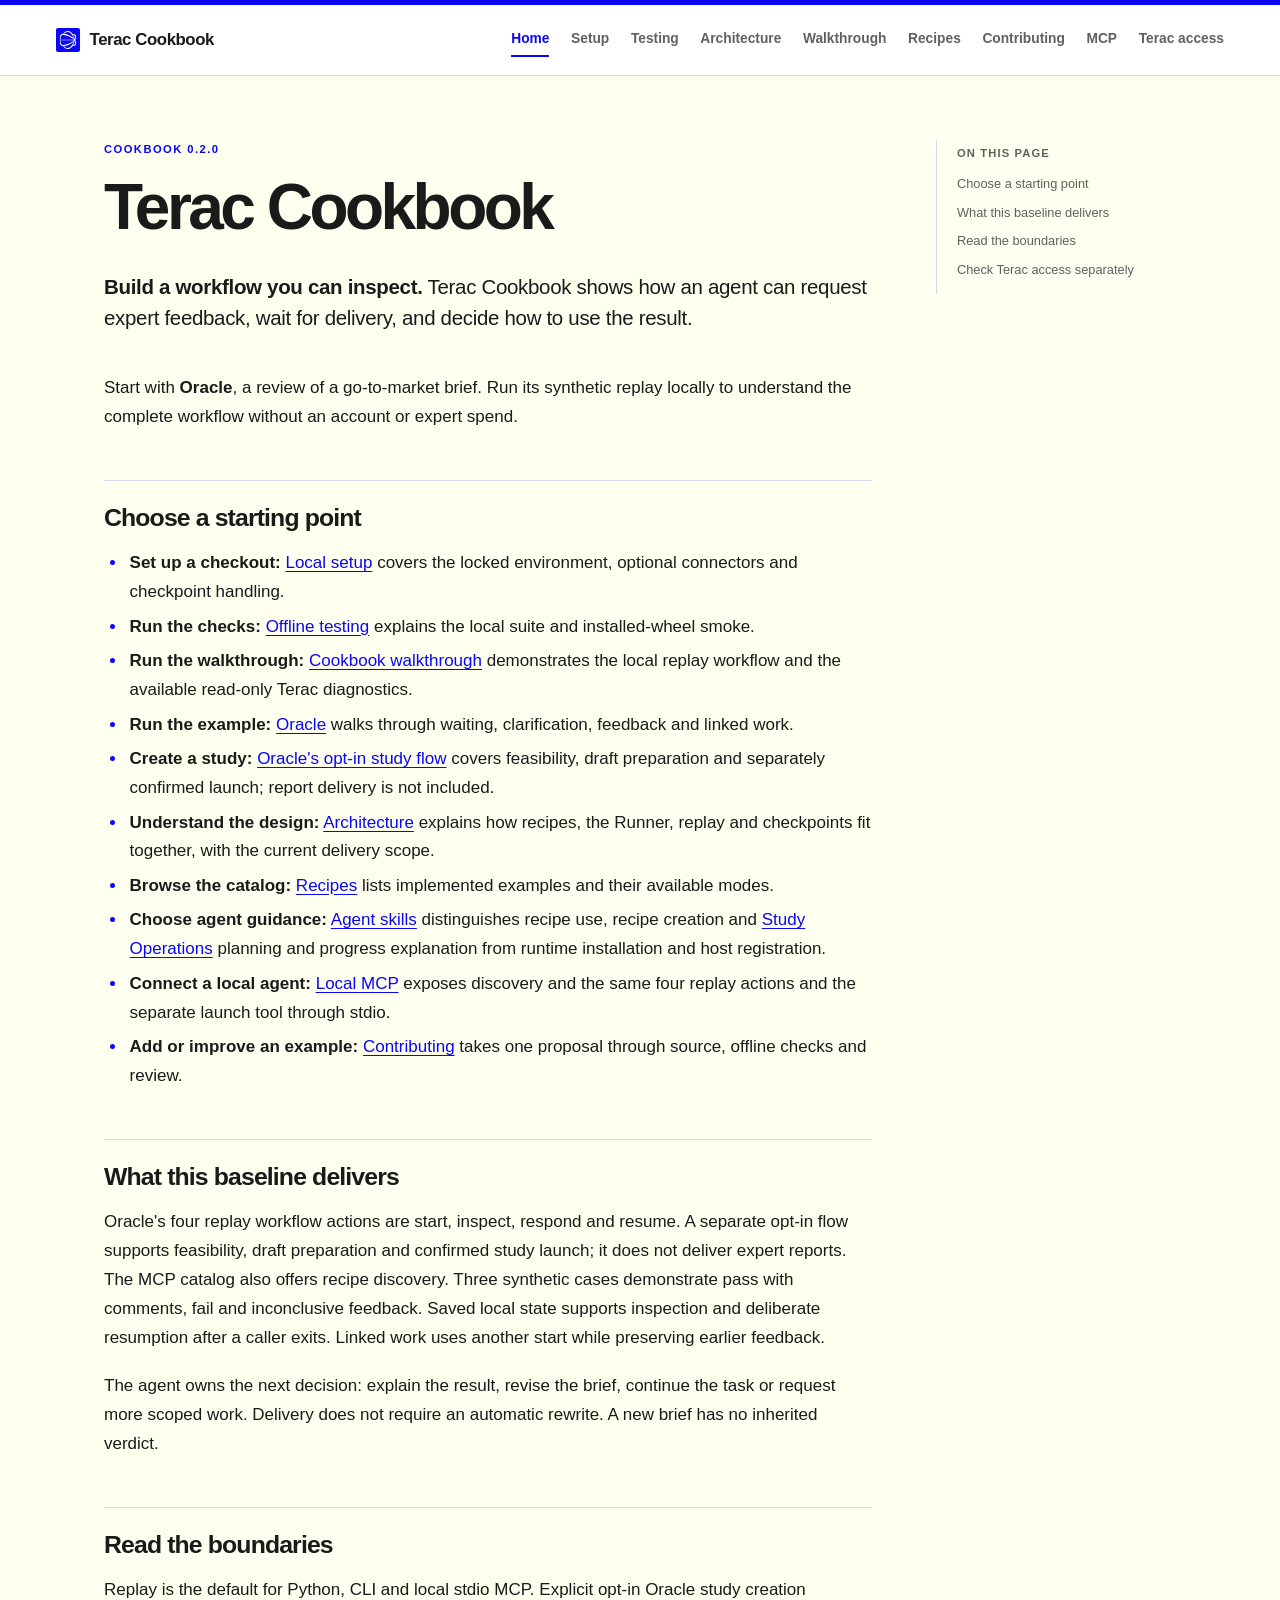
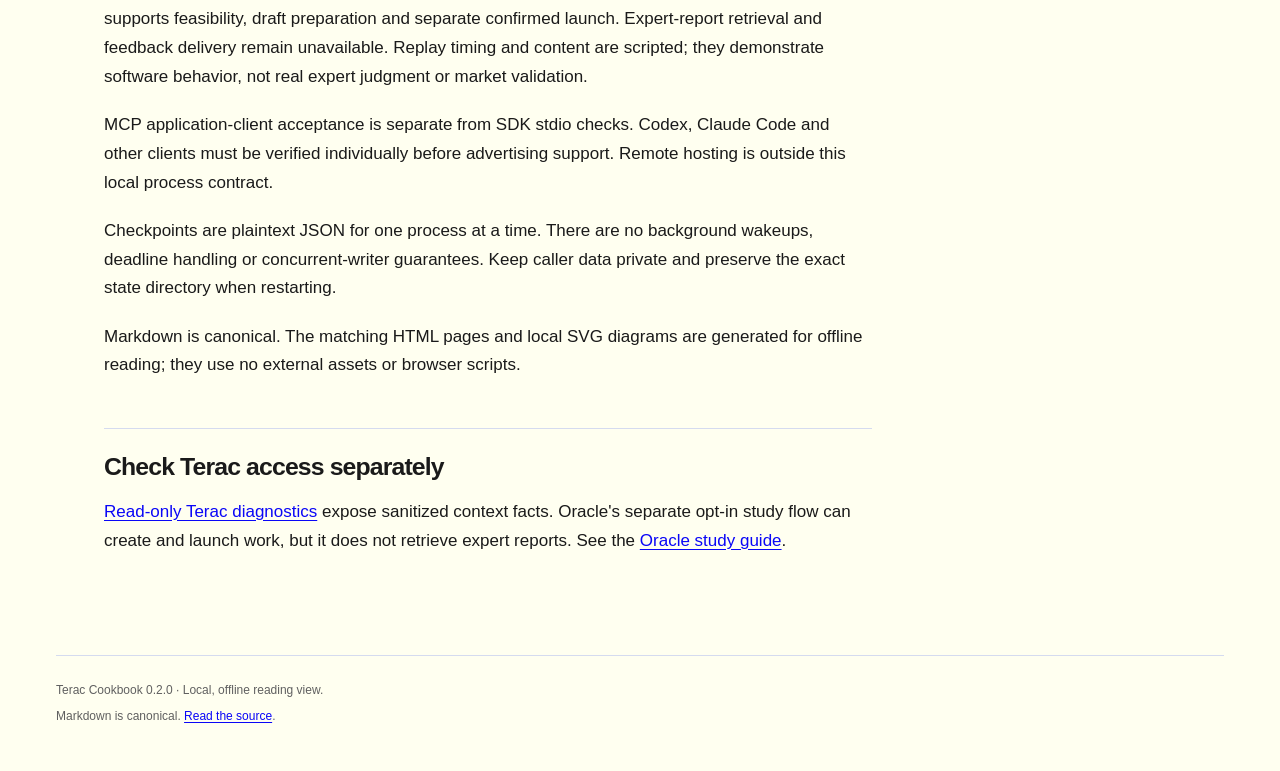
==== commit 8b210fc7: "feat(skill): study creation and management skill chore(docs): update docs" ====
--- a/docs/index.html
+++ b/docs/index.html
@@ -7,7 +7,7 @@
   <link rel="stylesheet" href="assets/site.css">
 </head>
 <body>
-<!-- source: docs/index.md; source-sha256: 2dc055acf96d963556dddf957bbdd471eb740e70c2a78e192ad92a0c0f252b92 -->
+<!-- source: docs/index.md; source-sha256: 93a88369a51086e5a3529c33b9ac8136a5551587efe493427e679a9344efb594 -->
 <a class="skip-link" href="#main">Skip to content</a>
 <header class="site-header">
   <div class="header-inner">
@@ -56,6 +56,9 @@
   the Runner, replay and checkpoints fit together, with the current delivery scope.</li>
 <li><strong>Browse the catalog:</strong> <a href="recipes/index.html">Recipes</a> lists implemented examples
   and their available modes.</li>
+<li><strong>Choose agent guidance:</strong> <a href="agent-skills.html">Agent skills</a> distinguishes recipe
+  use, recipe creation and <a href="study-operations.html">Study Operations</a> planning and
+  progress explanation from runtime installation and host registration.</li>
 <li><strong>Connect a local agent:</strong> <a href="mcp.html">Local MCP</a> exposes discovery and the same
   four replay actions and the separate launch tool through stdio.</li>
 <li><strong>Add or improve an example:</strong> <a href="contributing.html">Contributing</a> takes one
